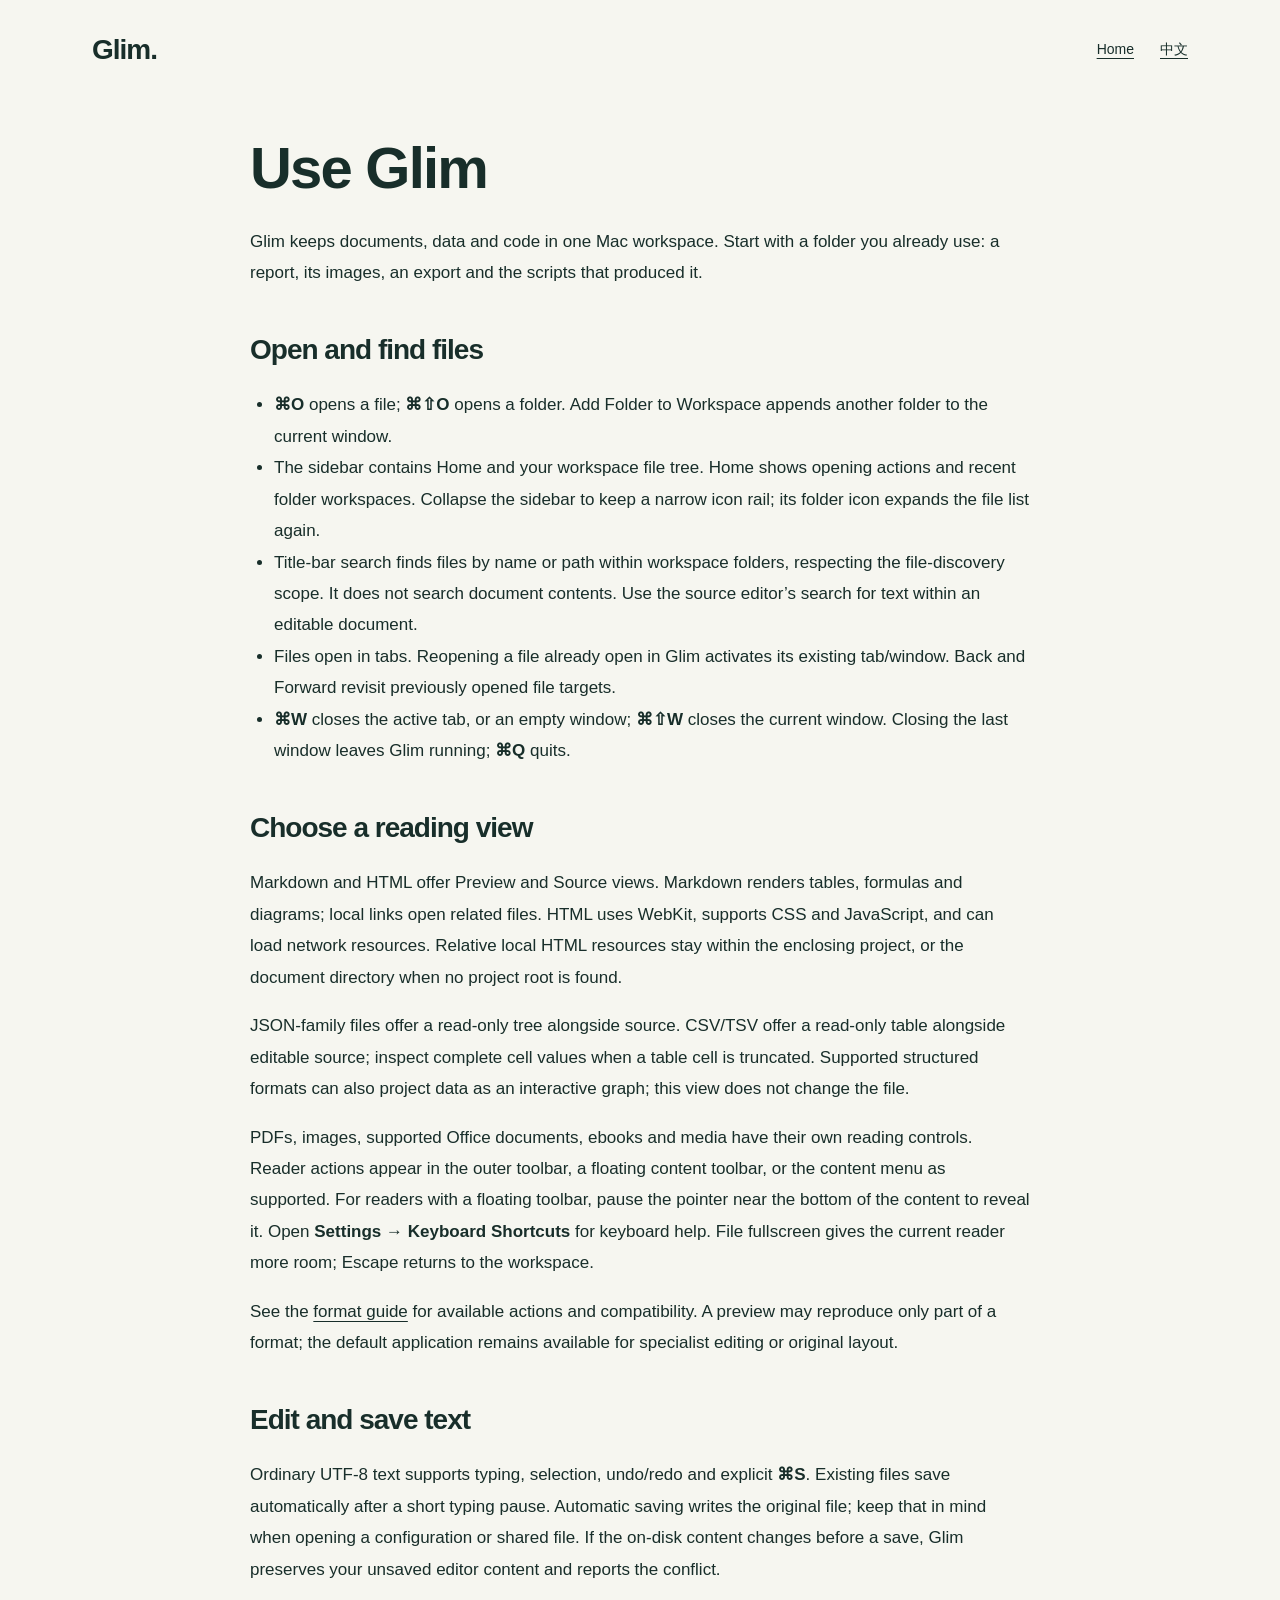
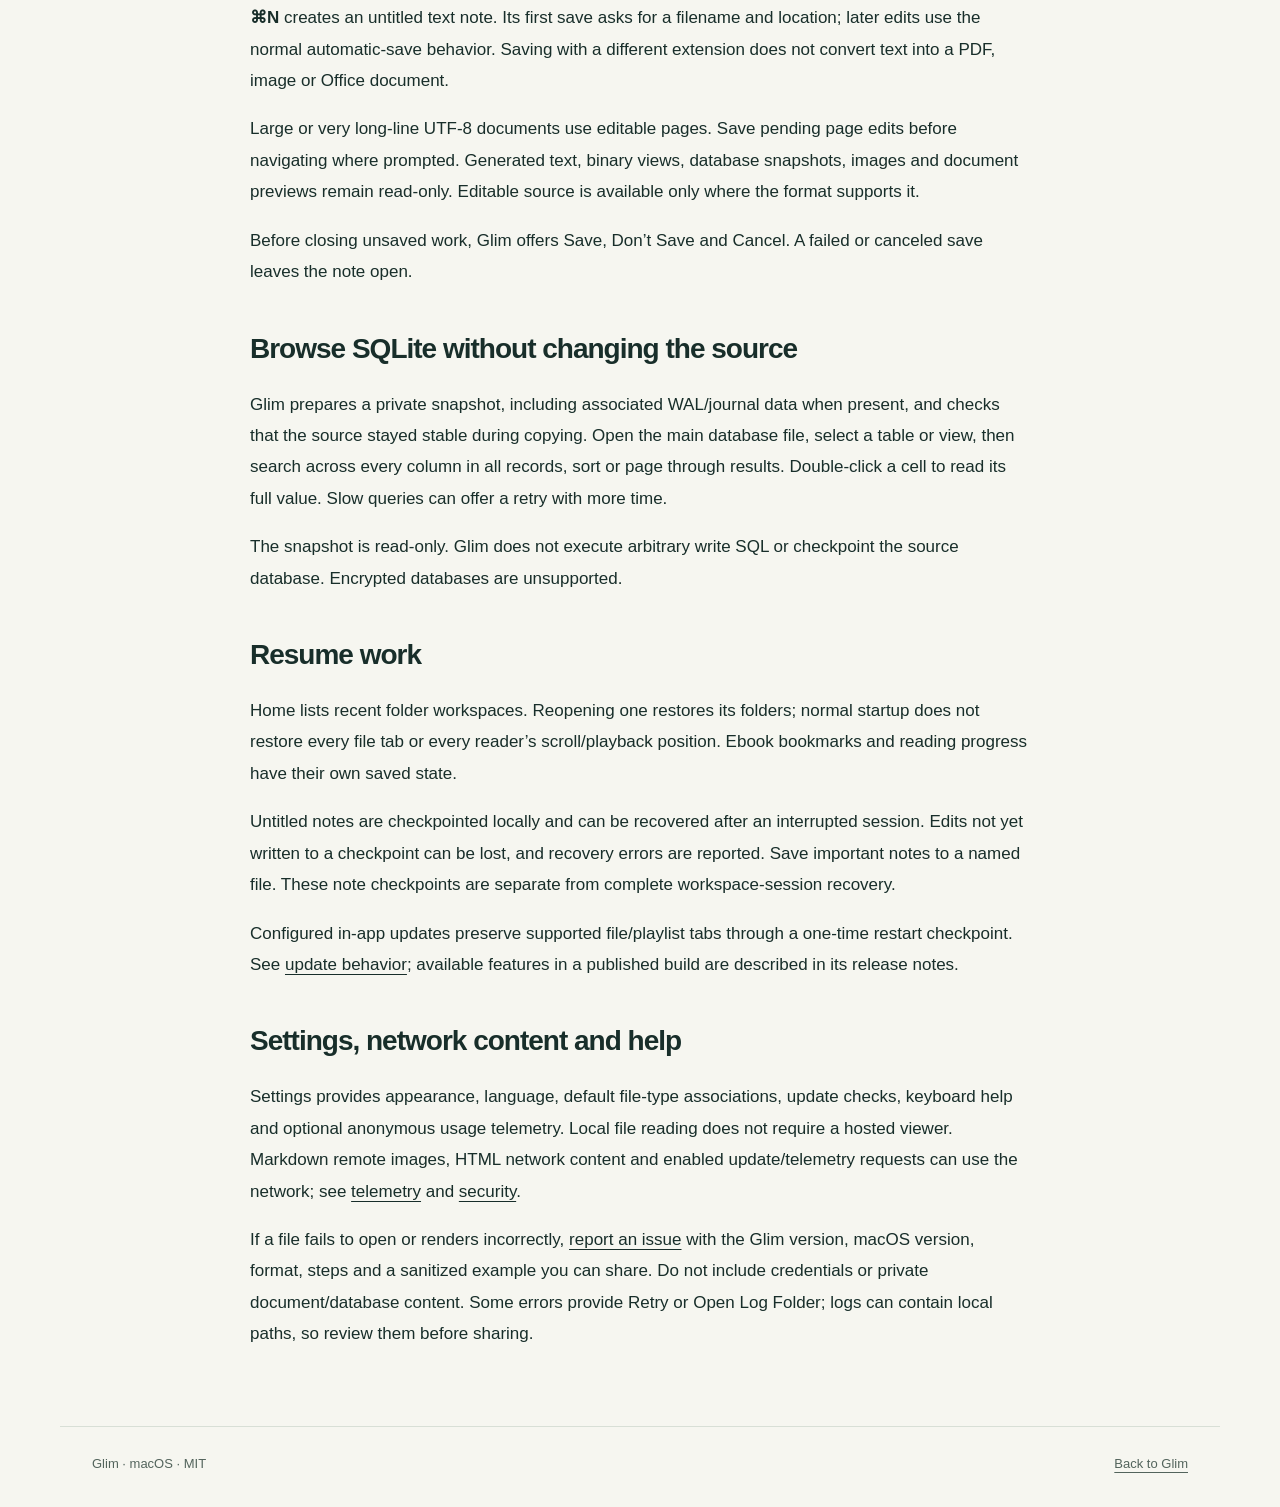
==== guide/index.html @ d676fdab "Update bilingual product pages and publish usage guides" ====
<!doctype html>
<html lang="en"><head><meta charset="utf-8"><meta name="viewport" content="width=device-width,initial-scale=1"><title>Use Glim — Glim</title><meta name="description" content="Open files, switch views, search data, save edits and recover notes."><link rel="canonical" href="https://glimapp.github.io/guide/"><link rel="alternate" hreflang="en" href="https://glimapp.github.io/guide/"><link rel="alternate" hreflang="zh-CN" href="https://glimapp.github.io/zh/guide/"><link rel="stylesheet" href="/blog/article.css"></head><body><header><a class="brand" href="/">Glim.</a><nav><a href="/">Home</a><a href="/zh/guide/">中文</a></nav></header><main><article class="article"><h1>Use Glim</h1><p>Glim keeps documents, data and code in one Mac workspace. Start with a folder you already use: a report, its images, an export and the scripts that produced it.</p><h2>Open and find files</h2><ul><li><strong>⌘O</strong> opens a file; <strong>⌘⇧O</strong> opens a folder. Add Folder to Workspace appends another folder to the current window.</li><li>The sidebar contains Home and your workspace file tree. Home shows opening actions and recent folder workspaces. Collapse the sidebar to keep a narrow icon rail; its folder icon expands the file list again.</li><li>Title-bar search finds files by name or path within workspace folders, respecting the file-discovery scope. It does not search document contents. Use the source editor’s search for text within an editable document.</li><li>Files open in tabs. Reopening a file already open in Glim activates its existing tab/window. Back and Forward revisit previously opened file targets.</li><li><strong>⌘W</strong> closes the active tab, or an empty window; <strong>⌘⇧W</strong> closes the current window. Closing the last window leaves Glim running; <strong>⌘Q</strong> quits.</li></ul><h2>Choose a reading view</h2><p>Markdown and HTML offer Preview and Source views. Markdown renders tables, formulas and diagrams; local links open related files. HTML uses WebKit, supports CSS and JavaScript, and can load network resources. Relative local HTML resources stay within the enclosing project, or the document directory when no project root is found.</p><p>JSON-family files offer a read-only tree alongside source. CSV/TSV offer a read-only table alongside editable source; inspect complete cell values when a table cell is truncated. Supported structured formats can also project data as an interactive graph; this view does not change the file.</p><p>PDFs, images, supported Office documents, ebooks and media have their own reading controls. Reader actions appear in the outer toolbar, a floating content toolbar, or the content menu as supported. For readers with a floating toolbar, pause the pointer near the bottom of the content to reveal it. Open <strong>Settings → Keyboard Shortcuts</strong> for keyboard help. File fullscreen gives the current reader more room; Escape returns to the workspace.</p><p>See the <a href="https://github.com/glimapp/glim/blob/main/docs/file-format-support.md">format guide</a> for available actions and compatibility. A preview may reproduce only part of a format; the default application remains available for specialist editing or original layout.</p><h2>Edit and save text</h2><p>Ordinary UTF-8 text supports typing, selection, undo/redo and explicit <strong>⌘S</strong>. Existing files save automatically after a short typing pause. Automatic saving writes the original file; keep that in mind when opening a configuration or shared file. If the on-disk content changes before a save, Glim preserves your unsaved editor content and reports the conflict.</p><p><strong>⌘N</strong> creates an untitled text note. Its first save asks for a filename and location; later edits use the normal automatic-save behavior. Saving with a different extension does not convert text into a PDF, image or Office document.</p><p>Large or very long-line UTF-8 documents use editable pages. Save pending page edits before navigating where prompted. Generated text, binary views, database snapshots, images and document previews remain read-only. Editable source is available only where the format supports it.</p><p>Before closing unsaved work, Glim offers Save, Don’t Save and Cancel. A failed or canceled save leaves the note open.</p><h2>Browse SQLite without changing the source</h2><p>Glim prepares a private snapshot, including associated WAL/journal data when present, and checks that the source stayed stable during copying. Open the main database file, select a table or view, then search across every column in all records, sort or page through results. Double-click a cell to read its full value. Slow queries can offer a retry with more time.</p><p>The snapshot is read-only. Glim does not execute arbitrary write SQL or checkpoint the source database. Encrypted databases are unsupported.</p><h2>Resume work</h2><p>Home lists recent folder workspaces. Reopening one restores its folders; normal startup does not restore every file tab or every reader’s scroll/playback position. Ebook bookmarks and reading progress have their own saved state.</p><p>Untitled notes are checkpointed locally and can be recovered after an interrupted session. Edits not yet written to a checkpoint can be lost, and recovery errors are reported. Save important notes to a named file. These note checkpoints are separate from complete workspace-session recovery.</p><p>Configured in-app updates preserve supported file/playlist tabs through a one-time restart checkpoint. See <a href="https://github.com/glimapp/glim/blob/main/docs/auto-update-design.md">update behavior</a>; available features in a published build are described in its release notes.</p><h2>Settings, network content and help</h2><p>Settings provides appearance, language, default file-type associations, update checks, keyboard help and optional anonymous usage telemetry. Local file reading does not require a hosted viewer. Markdown remote images, HTML network content and enabled update/telemetry requests can use the network; see <a href="https://github.com/glimapp/glim/blob/main/docs/telemetry.md">telemetry</a> and <a href="https://github.com/glimapp/glim/blob/main/SECURITY.md">security</a>.</p><p>If a file fails to open or renders incorrectly, <a href="https://github.com/glimapp/glim/issues/new?template=bug_report.yml">report an issue</a> with the Glim version, macOS version, format, steps and a sanitized example you can share. Do not include credentials or private document/database content. Some errors provide Retry or Open Log Folder; logs can contain local paths, so review them before sharing.</p></article></main><footer><span>Glim · macOS · MIT</span><a href="/">Back to Glim</a></footer></body></html>
---- blog/article.css ----
:root{color-scheme:light;--paper:#f6f6f0;--ink:#182e2a;--muted:#53645c;--green:#176b52;--line:#d8dfd6}*{box-sizing:border-box}body{margin:0;background:var(--paper);color:var(--ink);font:17px/1.7 -apple-system,BlinkMacSystemFont,"Segoe UI",sans-serif}a{color:inherit;text-underline-offset:4px}a:hover{color:var(--green)}header,main,footer{max-width:1160px;margin:auto;padding:0 32px}header{height:100px;display:flex;align-items:center;justify-content:space-between}.brand{font-size:28px;font-weight:750;letter-spacing:-1px;text-decoration:none}nav{display:flex;gap:26px;align-items:center;font-size:14px}.language{font:inherit;text-decoration:none;display:inline-block;border:1px solid var(--line);background:transparent;border-radius:24px;padding:7px 15px;color:var(--ink);cursor:pointer}a:focus-visible{outline:3px solid var(--green);outline-offset:5px}.hero{padding:78px 0 54px;max-width:880px}.eyebrow{font-size:12px;font-weight:650;letter-spacing:3px;color:var(--green)}h1{font-size:clamp(48px,7.5vw,88px);line-height:1.08;letter-spacing:-4px;font-weight:650;margin:24px 0}h1 span{color:var(--green)}.lead{font-size:21px;max-width:700px;color:var(--muted)}.actions{display:flex;gap:12px;flex-wrap:wrap;margin:32px 0 12px}.button{display:inline-block;padding:13px 24px;border-radius:8px;text-decoration:none;border:1px solid var(--line);font-weight:600;font-size:15px}.primary{background:var(--green);color:white;border-color:var(--green)}.primary:hover{background:#10523e;color:white}.note{font-size:13px;color:var(--muted)}.preview{margin:18px 0 65px;background:#e8eee6;padding:20px;border:1px solid var(--line);border-radius:16px}.preview img{width:100%;height:auto;display:block;border-radius:8px;box-shadow:0 12px 32px #182e2a15}.caption{display:flex;justify-content:space-between;gap:15px;font-size:12px;color:var(--muted);padding:15px 3px 0;letter-spacing:1px}h2{font-size:35px;line-height:1.2;letter-spacing:-1px;font-weight:600}.features{display:grid;grid-template-columns:repeat(3,1fr);gap:38px;padding:16px 0 64px}.features article{border-top:1px solid var(--line);padding-top:20px}.index{font:12px monospace;color:var(--green)}h3{font-size:21px;margin:14px 0 10px}.features p{font-size:15px;color:var(--muted)}.install{border-top:1px solid var(--line);display:grid;grid-template-columns:1fr 1.3fr;gap:60px;padding:44px 0 60px}.install p,.install li{font-size:15px;color:var(--muted)}.install ol{padding-left:22px}.install li{padding:5px 0}footer{padding-top:26px;padding-bottom:32px;border-top:1px solid var(--line);display:flex;justify-content:space-between;gap:20px;font-size:13px;color:var(--muted)}[hidden]{display:none!important}@media(max-width:700px){header,main,footer{padding-left:22px;padding-right:22px}header{height:80px}nav{gap:14px}.hero{padding:45px 0 30px}h1{letter-spacing:-2px}.lead{font-size:18px}.features,.install{grid-template-columns:1fr;gap:20px}.preview{padding:8px;margin-bottom:45px}.caption{font-size:10px}.features{padding-bottom:30px}footer{flex-direction:column}nav .docs{display:none}}

.article{max-width:780px;margin:35px auto 76px}.article h1{font-size:clamp(36px,6vw,58px);letter-spacing:-1.8px;line-height:1.15}.article h2{font-size:28px;margin-top:44px}.article h3{font-size:20px}.article p,.article li{line-height:1.85}.article .dek{font-size:21px;color:var(--muted)}.article .meta{font-size:13px;color:var(--muted)}.article figure{margin:32px 0}.article img{width:100%;height:auto;border-radius:10px;border:1px solid var(--line)}.article figcaption{font-size:13px;color:var(--muted)}.article pre{background:#e8eee6;padding:20px;border-radius:8px;overflow:auto;font-size:14px}.article code{font-size:.9em;overflow-wrap:anywhere}.article aside{border-left:3px solid var(--green);padding:4px 20px;margin:30px 0;color:var(--muted)}.article ul,.article ol{padding-left:24px}.article .end{border-top:1px solid var(--line);margin-top:42px;padding-top:22px}.story{border-top:1px solid var(--line);padding:28px 0 44px}.story p{color:var(--muted);max-width:720px}
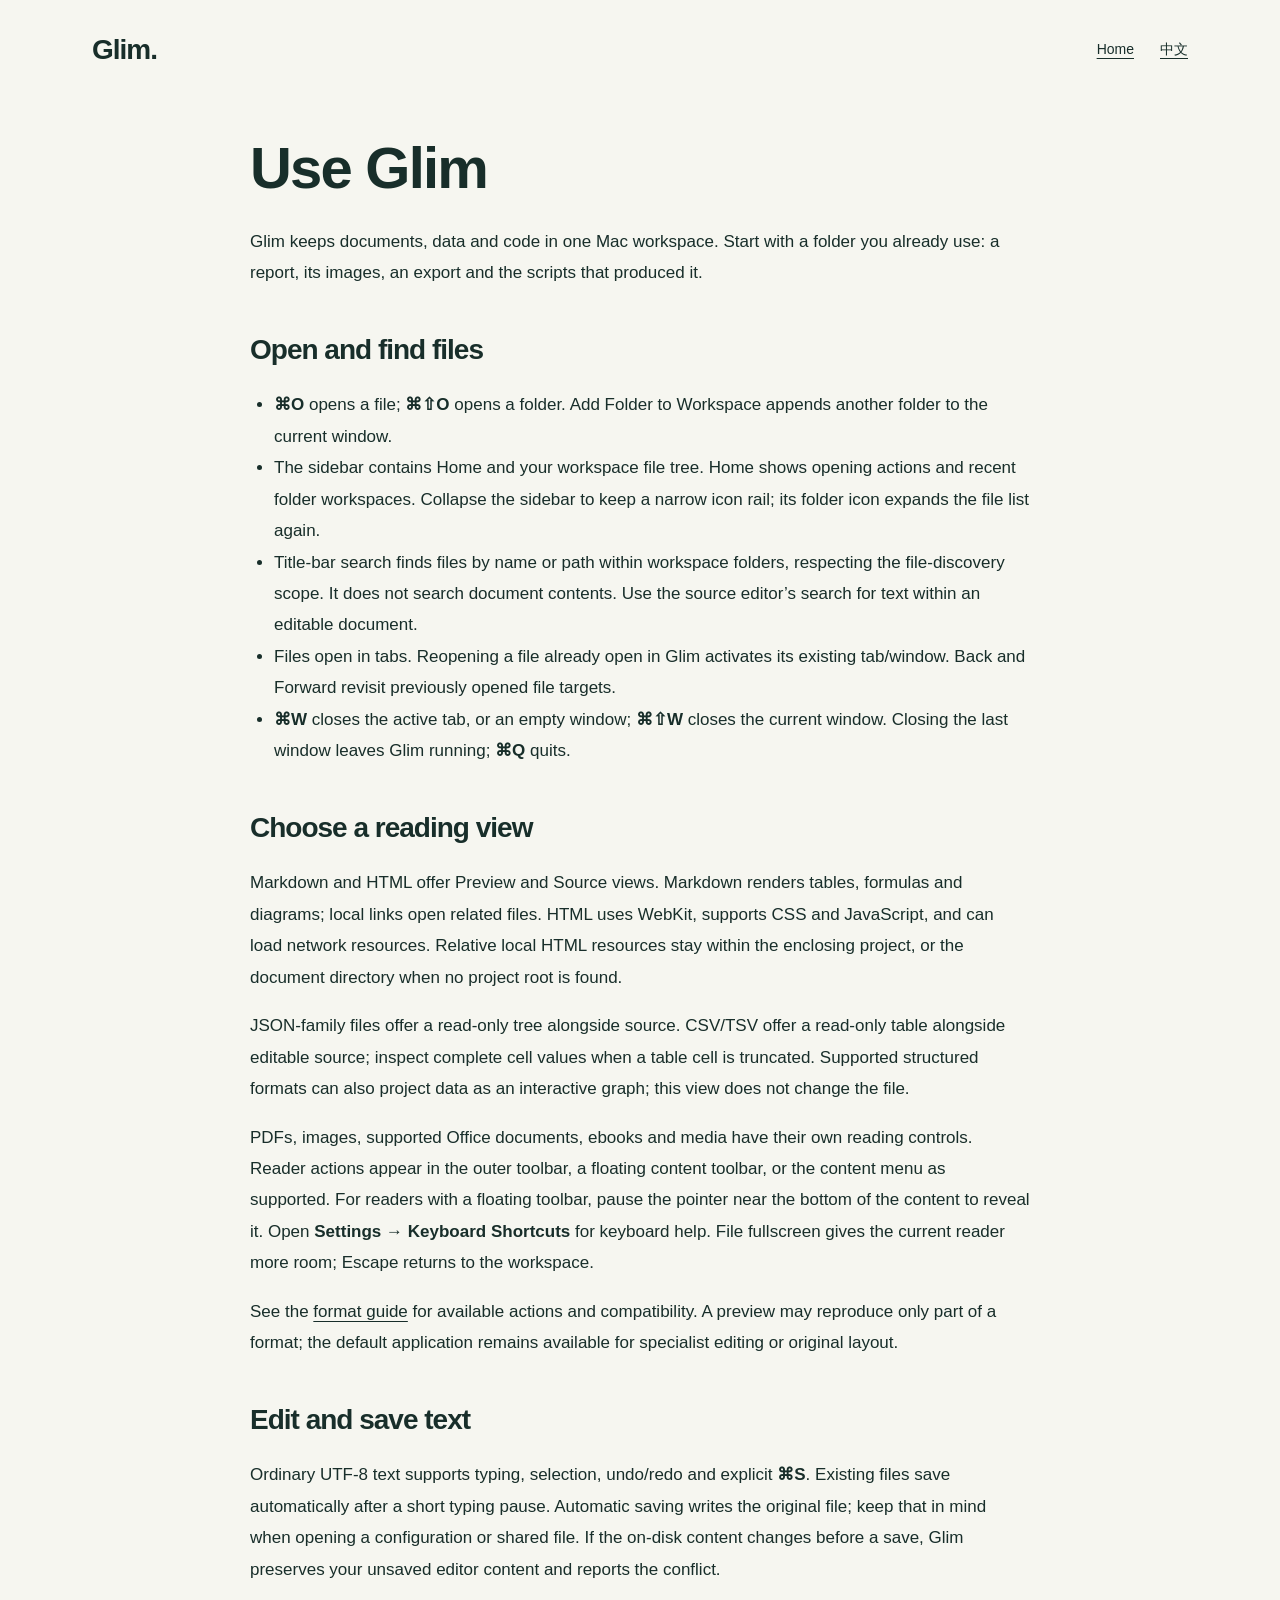
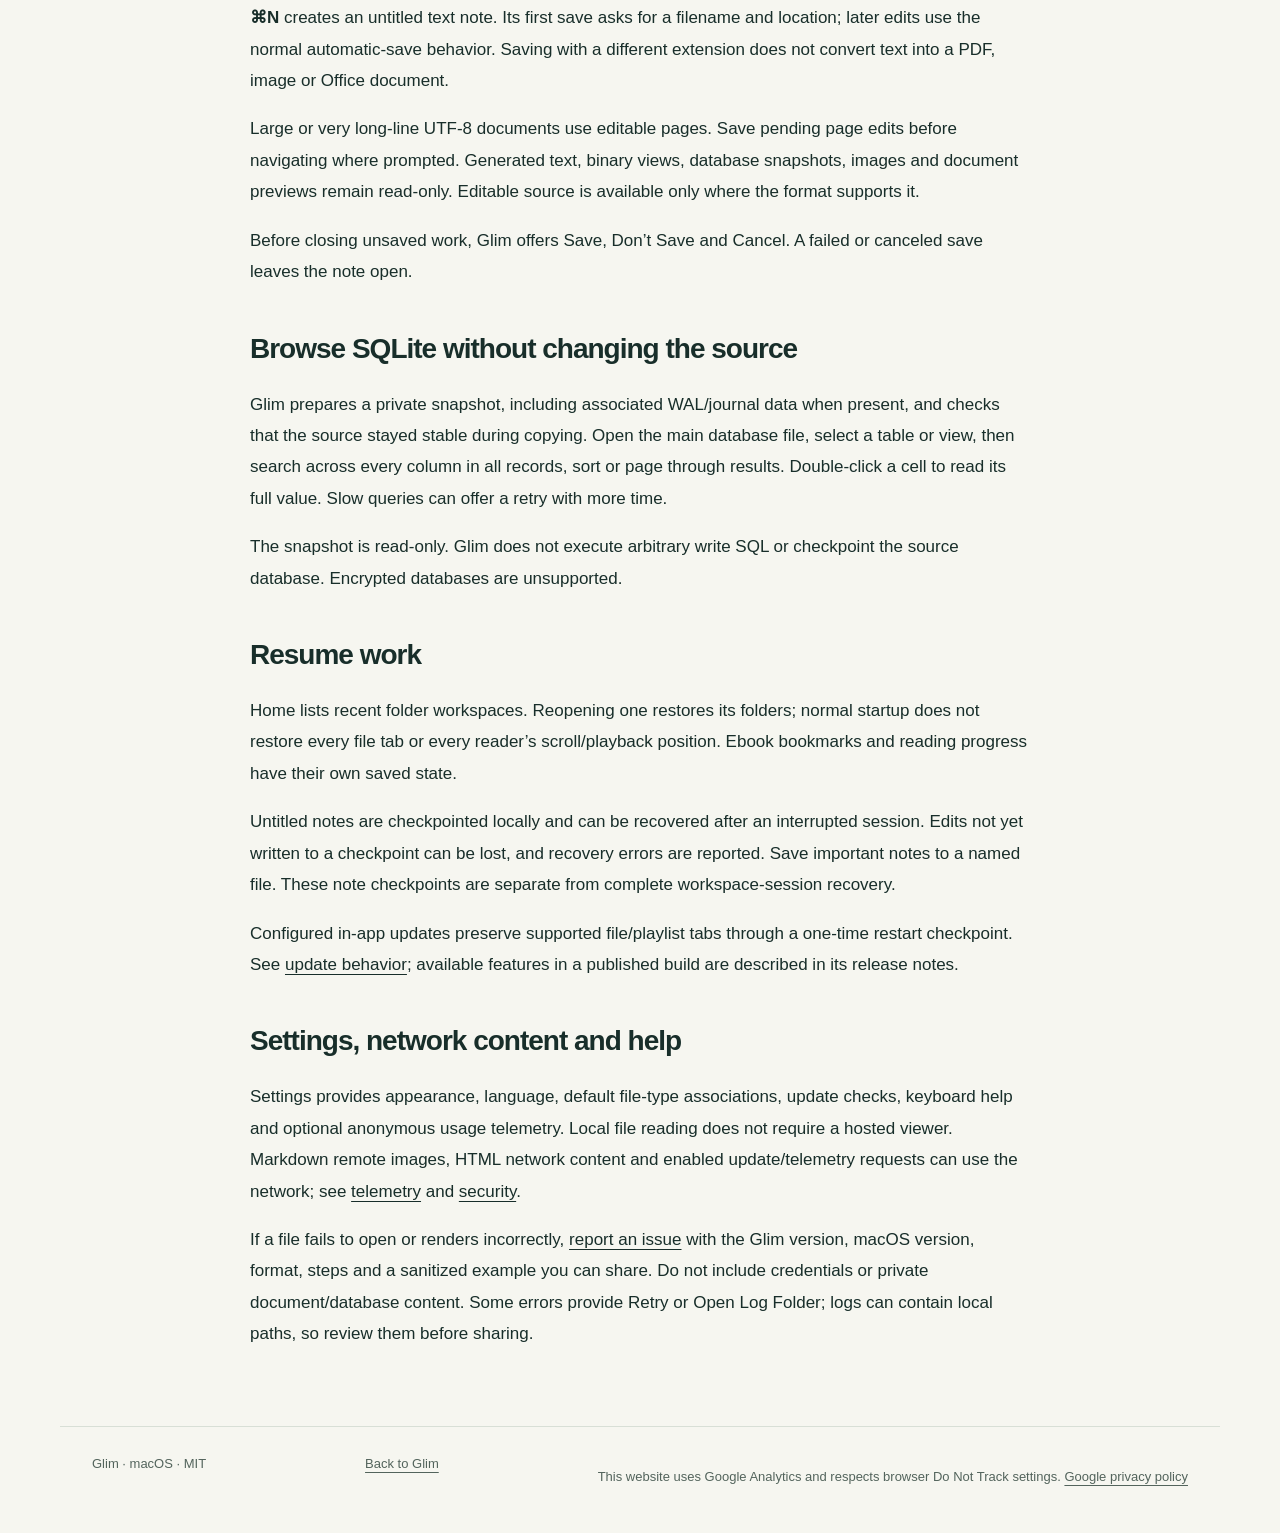
==== commit 81784e93: "Add practical file-viewing guides and measurable website entry points" ====
--- a/guide/index.html
+++ b/guide/index.html
@@ -1,2 +1,4 @@
 <!doctype html>
-<html lang="en"><head><meta charset="utf-8"><meta name="viewport" content="width=device-width,initial-scale=1"><title>Use Glim — Glim</title><meta name="description" content="Open files, switch views, search data, save edits and recover notes."><link rel="canonical" href="https://glimapp.github.io/guide/"><link rel="alternate" hreflang="en" href="https://glimapp.github.io/guide/"><link rel="alternate" hreflang="zh-CN" href="https://glimapp.github.io/zh/guide/"><link rel="stylesheet" href="/blog/article.css"></head><body><header><a class="brand" href="/">Glim.</a><nav><a href="/">Home</a><a href="/zh/guide/">中文</a></nav></header><main><article class="article"><h1>Use Glim</h1><p>Glim keeps documents, data and code in one Mac workspace. Start with a folder you already use: a report, its images, an export and the scripts that produced it.</p><h2>Open and find files</h2><ul><li><strong>⌘O</strong> opens a file; <strong>⌘⇧O</strong> opens a folder. Add Folder to Workspace appends another folder to the current window.</li><li>The sidebar contains Home and your workspace file tree. Home shows opening actions and recent folder workspaces. Collapse the sidebar to keep a narrow icon rail; its folder icon expands the file list again.</li><li>Title-bar search finds files by name or path within workspace folders, respecting the file-discovery scope. It does not search document contents. Use the source editor’s search for text within an editable document.</li><li>Files open in tabs. Reopening a file already open in Glim activates its existing tab/window. Back and Forward revisit previously opened file targets.</li><li><strong>⌘W</strong> closes the active tab, or an empty window; <strong>⌘⇧W</strong> closes the current window. Closing the last window leaves Glim running; <strong>⌘Q</strong> quits.</li></ul><h2>Choose a reading view</h2><p>Markdown and HTML offer Preview and Source views. Markdown renders tables, formulas and diagrams; local links open related files. HTML uses WebKit, supports CSS and JavaScript, and can load network resources. Relative local HTML resources stay within the enclosing project, or the document directory when no project root is found.</p><p>JSON-family files offer a read-only tree alongside source. CSV/TSV offer a read-only table alongside editable source; inspect complete cell values when a table cell is truncated. Supported structured formats can also project data as an interactive graph; this view does not change the file.</p><p>PDFs, images, supported Office documents, ebooks and media have their own reading controls. Reader actions appear in the outer toolbar, a floating content toolbar, or the content menu as supported. For readers with a floating toolbar, pause the pointer near the bottom of the content to reveal it. Open <strong>Settings → Keyboard Shortcuts</strong> for keyboard help. File fullscreen gives the current reader more room; Escape returns to the workspace.</p><p>See the <a href="https://github.com/glimapp/glim/blob/main/docs/file-format-support.md">format guide</a> for available actions and compatibility. A preview may reproduce only part of a format; the default application remains available for specialist editing or original layout.</p><h2>Edit and save text</h2><p>Ordinary UTF-8 text supports typing, selection, undo/redo and explicit <strong>⌘S</strong>. Existing files save automatically after a short typing pause. Automatic saving writes the original file; keep that in mind when opening a configuration or shared file. If the on-disk content changes before a save, Glim preserves your unsaved editor content and reports the conflict.</p><p><strong>⌘N</strong> creates an untitled text note. Its first save asks for a filename and location; later edits use the normal automatic-save behavior. Saving with a different extension does not convert text into a PDF, image or Office document.</p><p>Large or very long-line UTF-8 documents use editable pages. Save pending page edits before navigating where prompted. Generated text, binary views, database snapshots, images and document previews remain read-only. Editable source is available only where the format supports it.</p><p>Before closing unsaved work, Glim offers Save, Don’t Save and Cancel. A failed or canceled save leaves the note open.</p><h2>Browse SQLite without changing the source</h2><p>Glim prepares a private snapshot, including associated WAL/journal data when present, and checks that the source stayed stable during copying. Open the main database file, select a table or view, then search across every column in all records, sort or page through results. Double-click a cell to read its full value. Slow queries can offer a retry with more time.</p><p>The snapshot is read-only. Glim does not execute arbitrary write SQL or checkpoint the source database. Encrypted databases are unsupported.</p><h2>Resume work</h2><p>Home lists recent folder workspaces. Reopening one restores its folders; normal startup does not restore every file tab or every reader’s scroll/playback position. Ebook bookmarks and reading progress have their own saved state.</p><p>Untitled notes are checkpointed locally and can be recovered after an interrupted session. Edits not yet written to a checkpoint can be lost, and recovery errors are reported. Save important notes to a named file. These note checkpoints are separate from complete workspace-session recovery.</p><p>Configured in-app updates preserve supported file/playlist tabs through a one-time restart checkpoint. See <a href="https://github.com/glimapp/glim/blob/main/docs/auto-update-design.md">update behavior</a>; available features in a published build are described in its release notes.</p><h2>Settings, network content and help</h2><p>Settings provides appearance, language, default file-type associations, update checks, keyboard help and optional anonymous usage telemetry. Local file reading does not require a hosted viewer. Markdown remote images, HTML network content and enabled update/telemetry requests can use the network; see <a href="https://github.com/glimapp/glim/blob/main/docs/telemetry.md">telemetry</a> and <a href="https://github.com/glimapp/glim/blob/main/SECURITY.md">security</a>.</p><p>If a file fails to open or renders incorrectly, <a href="https://github.com/glimapp/glim/issues/new?template=bug_report.yml">report an issue</a> with the Glim version, macOS version, format, steps and a sanitized example you can share. Do not include credentials or private document/database content. Some errors provide Retry or Open Log Folder; logs can contain local paths, so review them before sharing.</p></article></main><footer><span>Glim · macOS · MIT</span><a href="/">Back to Glim</a></footer></body></html>
+<html lang="en"><head>
+<script defer src="/assets/analytics.js"></script>
+<meta charset="utf-8"><meta name="viewport" content="width=device-width,initial-scale=1"><title>Use Glim — Glim</title><meta name="description" content="Open files, switch views, search data, save edits and recover notes."><link rel="canonical" href="https://glimapp.github.io/guide/"><link rel="alternate" hreflang="en" href="https://glimapp.github.io/guide/"><link rel="alternate" hreflang="zh-CN" href="https://glimapp.github.io/zh/guide/"><link rel="alternate" hreflang="x-default" href="https://glimapp.github.io/guide/"><link rel="stylesheet" href="/blog/article.css"></head><body><header><a class="brand" href="/">Glim.</a><nav><a href="/">Home</a><a href="/zh/guide/">中文</a></nav></header><main><article class="article"><h1>Use Glim</h1><p>Glim keeps documents, data and code in one Mac workspace. Start with a folder you already use: a report, its images, an export and the scripts that produced it.</p><h2>Open and find files</h2><ul><li><strong>⌘O</strong> opens a file; <strong>⌘⇧O</strong> opens a folder. Add Folder to Workspace appends another folder to the current window.</li><li>The sidebar contains Home and your workspace file tree. Home shows opening actions and recent folder workspaces. Collapse the sidebar to keep a narrow icon rail; its folder icon expands the file list again.</li><li>Title-bar search finds files by name or path within workspace folders, respecting the file-discovery scope. It does not search document contents. Use the source editor’s search for text within an editable document.</li><li>Files open in tabs. Reopening a file already open in Glim activates its existing tab/window. Back and Forward revisit previously opened file targets.</li><li><strong>⌘W</strong> closes the active tab, or an empty window; <strong>⌘⇧W</strong> closes the current window. Closing the last window leaves Glim running; <strong>⌘Q</strong> quits.</li></ul><h2>Choose a reading view</h2><p>Markdown and HTML offer Preview and Source views. Markdown renders tables, formulas and diagrams; local links open related files. HTML uses WebKit, supports CSS and JavaScript, and can load network resources. Relative local HTML resources stay within the enclosing project, or the document directory when no project root is found.</p><p>JSON-family files offer a read-only tree alongside source. CSV/TSV offer a read-only table alongside editable source; inspect complete cell values when a table cell is truncated. Supported structured formats can also project data as an interactive graph; this view does not change the file.</p><p>PDFs, images, supported Office documents, ebooks and media have their own reading controls. Reader actions appear in the outer toolbar, a floating content toolbar, or the content menu as supported. For readers with a floating toolbar, pause the pointer near the bottom of the content to reveal it. Open <strong>Settings → Keyboard Shortcuts</strong> for keyboard help. File fullscreen gives the current reader more room; Escape returns to the workspace.</p><p>See the <a href="https://github.com/glimapp/glim/blob/main/docs/file-format-support.md">format guide</a> for available actions and compatibility. A preview may reproduce only part of a format; the default application remains available for specialist editing or original layout.</p><h2>Edit and save text</h2><p>Ordinary UTF-8 text supports typing, selection, undo/redo and explicit <strong>⌘S</strong>. Existing files save automatically after a short typing pause. Automatic saving writes the original file; keep that in mind when opening a configuration or shared file. If the on-disk content changes before a save, Glim preserves your unsaved editor content and reports the conflict.</p><p><strong>⌘N</strong> creates an untitled text note. Its first save asks for a filename and location; later edits use the normal automatic-save behavior. Saving with a different extension does not convert text into a PDF, image or Office document.</p><p>Large or very long-line UTF-8 documents use editable pages. Save pending page edits before navigating where prompted. Generated text, binary views, database snapshots, images and document previews remain read-only. Editable source is available only where the format supports it.</p><p>Before closing unsaved work, Glim offers Save, Don’t Save and Cancel. A failed or canceled save leaves the note open.</p><h2>Browse SQLite without changing the source</h2><p>Glim prepares a private snapshot, including associated WAL/journal data when present, and checks that the source stayed stable during copying. Open the main database file, select a table or view, then search across every column in all records, sort or page through results. Double-click a cell to read its full value. Slow queries can offer a retry with more time.</p><p>The snapshot is read-only. Glim does not execute arbitrary write SQL or checkpoint the source database. Encrypted databases are unsupported.</p><h2>Resume work</h2><p>Home lists recent folder workspaces. Reopening one restores its folders; normal startup does not restore every file tab or every reader’s scroll/playback position. Ebook bookmarks and reading progress have their own saved state.</p><p>Untitled notes are checkpointed locally and can be recovered after an interrupted session. Edits not yet written to a checkpoint can be lost, and recovery errors are reported. Save important notes to a named file. These note checkpoints are separate from complete workspace-session recovery.</p><p>Configured in-app updates preserve supported file/playlist tabs through a one-time restart checkpoint. See <a href="https://github.com/glimapp/glim/blob/main/docs/auto-update-design.md">update behavior</a>; available features in a published build are described in its release notes.</p><h2>Settings, network content and help</h2><p>Settings provides appearance, language, default file-type associations, update checks, keyboard help and optional anonymous usage telemetry. Local file reading does not require a hosted viewer. Markdown remote images, HTML network content and enabled update/telemetry requests can use the network; see <a href="https://github.com/glimapp/glim/blob/main/docs/telemetry.md">telemetry</a> and <a href="https://github.com/glimapp/glim/blob/main/SECURITY.md">security</a>.</p><p>If a file fails to open or renders incorrectly, <a href="https://github.com/glimapp/glim/issues/new?template=bug_report.yml">report an issue</a> with the Glim version, macOS version, format, steps and a sanitized example you can share. Do not include credentials or private document/database content. Some errors provide Retry or Open Log Folder; logs can contain local paths, so review them before sharing.</p></article></main><footer><span>Glim · macOS · MIT</span><a href="/">Back to Glim</a><p class="site-privacy">This website uses Google Analytics and respects browser Do Not Track settings. <a href="https://policies.google.com/privacy">Google privacy policy</a></p></footer></body></html>
